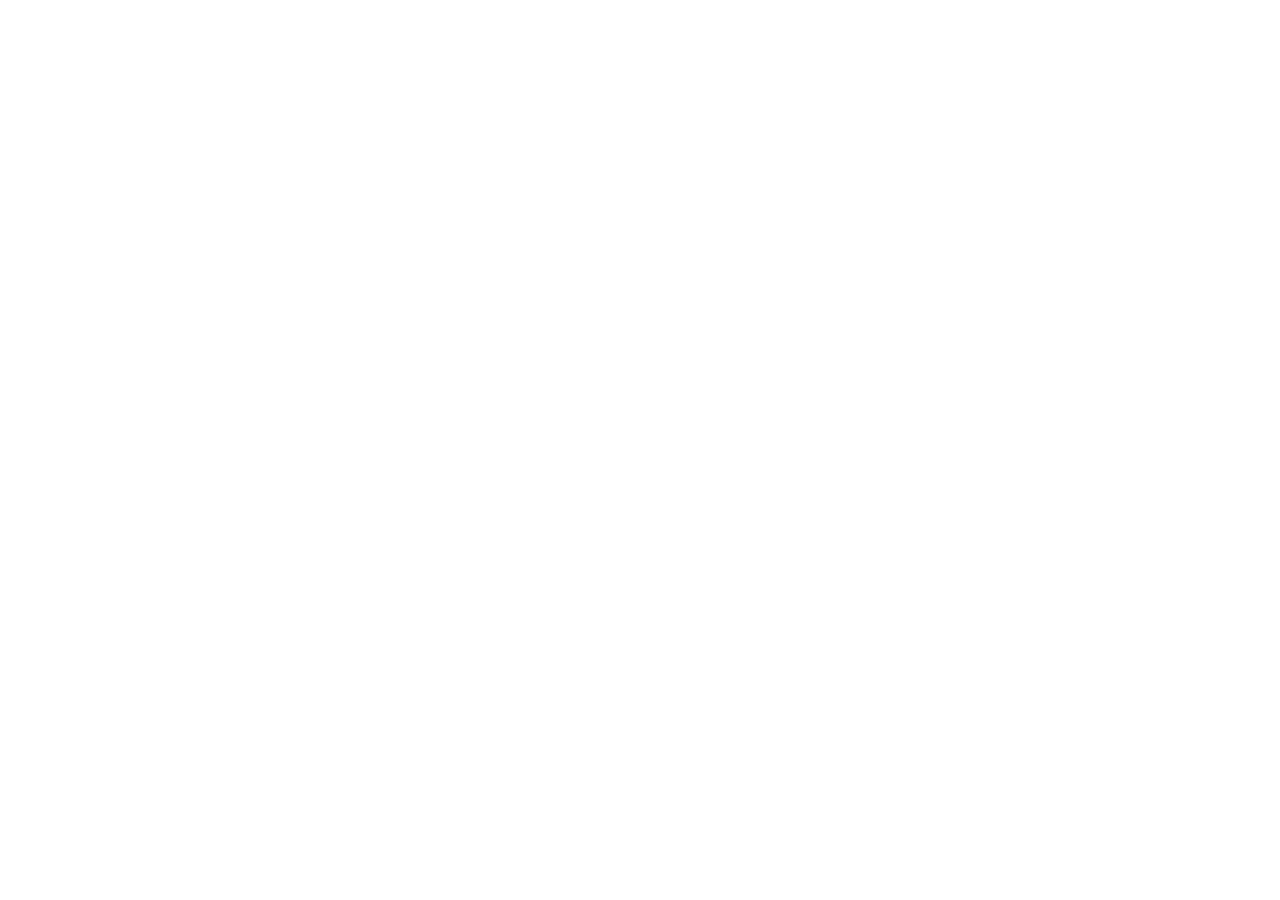
==== index.html @ aef8e8e9 "add index.html as initial commit" ====
<!DOCTYPE html>
<html lang="en">
<head>
  <meta charset="UTF-8">
  <meta name="viewport" content="width=device-width, initial-scale=1.0">
  <title>Typing speed thing </title>
</head>
<body>
  
</body>
</html>
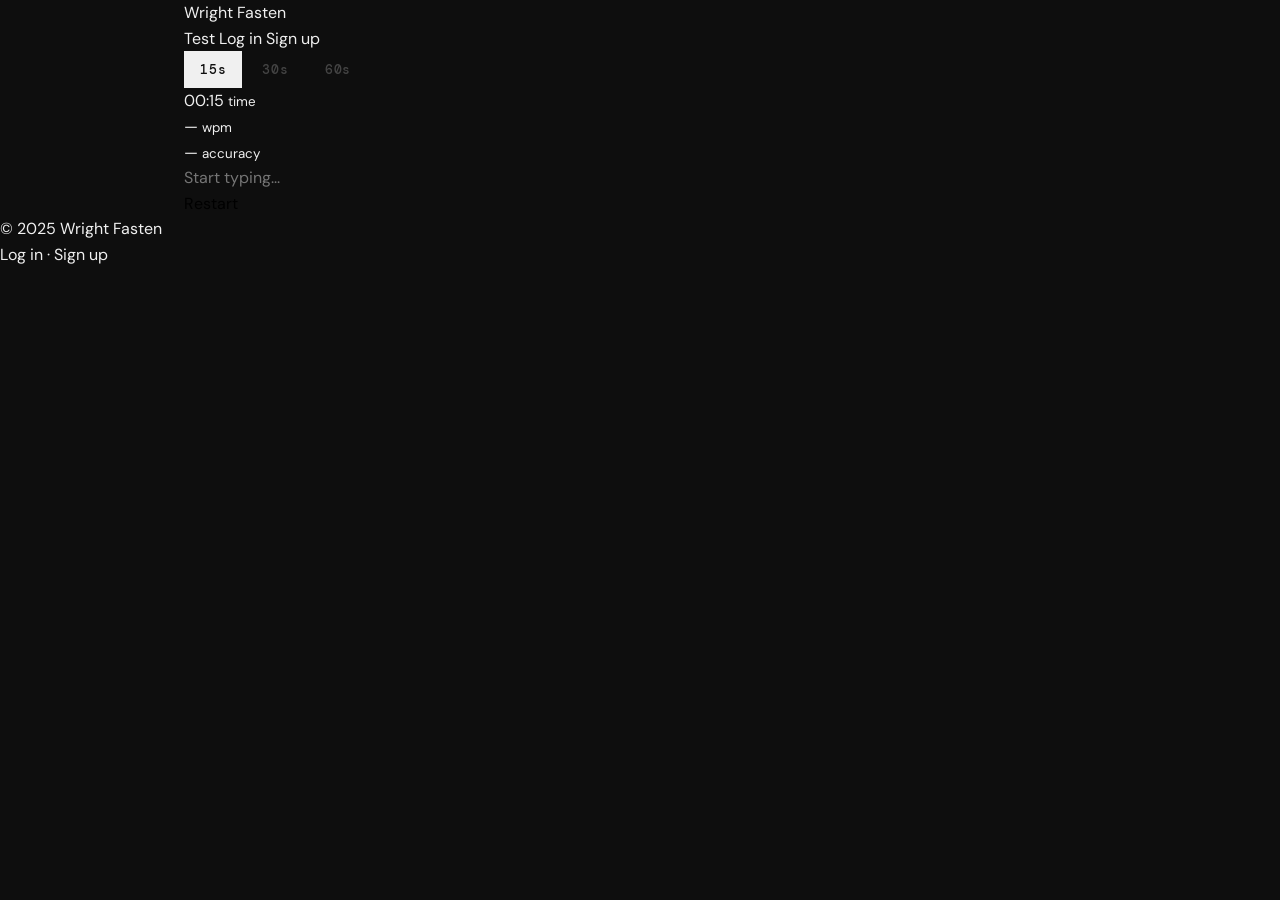
==== commit 7e86f09d: "first working prototype for this project" ====
--- a/index.html
+++ b/index.html
@@ -1,11 +1,92 @@
 <!DOCTYPE html>
 <html lang="en">
 <head>
-  <meta charset="UTF-8">
-  <meta name="viewport" content="width=device-width, initial-scale=1.0">
-  <title>Typing speed thing </title>
+  <meta charset="UTF-8" />
+  <meta name="viewport" content="width=device-width, initial-scale=1.0" />
+  <meta name="description" content="Typing speed test" />
+  <title>Wright Fasten</title>
+
+  <link rel="stylesheet" href="css/styles.css" />
 </head>
+
 <body>
-  
+
+  <header class="header">
+    <div class="container">
+      <a href="index.html" class="logo">Wright Fasten</a>
+
+      <nav>
+        <a href="index.html">Test</a>
+        <a href="login.html">Log in</a>
+        <a href="signup.html">Sign up</a>
+      </nav>
+    </div>
+  </header>
+
+  <main class="container">
+
+    <section class="test">
+
+      <div class="controls">
+        <button class="mode-selector__btn is-active" data-duration="15">15s</button>
+        <button class="mode-selector__btn" data-duration="30">30s</button>
+        <button class="mode-selector__btn" data-duration="60">60s</button>
+      </div>
+
+      <div class="stats">
+        <div>
+          <span id="timer-display">00:15</span>
+          <small>time</small>
+        </div>
+
+        <div>
+          <span id="wpm-display">—</span>
+          <small>wpm</small>
+        </div>
+
+        <div>
+          <span id="accuracy-display">—</span>
+          <small>accuracy</small>
+        </div>
+      </div>
+
+      <div class="text-box">
+        <p id="typing-display-text"></p>
+
+        <div id="result-overlay" class="result-overlay" hidden>
+          <p>Test complete</p>
+          <p class="result-overlay__wpm">— wpm</p>
+          <button onclick="document.getElementById('restart-btn').click()">
+            Try again
+          </button>
+        </div>
+      </div>
+
+      <input
+        id="typing-input"
+        type="text"
+        placeholder="Start typing..."
+        autocomplete="off"
+      />
+
+      <div class="actions">
+        <button id="restart-btn">Restart</button>
+      </div>
+
+    </section>
+
+  </main>
+
+  <footer class="footer">
+    <p>© 2025 Wright Fasten</p>
+    <p>
+      <a href="login.html">Log in</a> ·
+      <a href="signup.html">Sign up</a>
+    </p>
+  </footer>
+
+  <div id="toast-container"></div>
+
+  <script type="module" src="js/app.js"></script>
 </body>
 </html>
--- a/css/styles.css
+++ b/css/styles.css
@@ -0,0 +1,571 @@
+@import url('https://fonts.googleapis.com/css2?family=DM+Mono:wght@400;500&family=DM+Sans:wght@400;500;600&display=swap');
+
+/* Variables */
+:root {
+  --color-bg:          #0e0e0e;
+  --color-surface:     #161616;
+  --color-surface-alt: #1f1f1f;
+  --color-border:      #2a2a2a;
+  --color-border-soft: #222222;
+
+  --color-text-primary:   #f0f0f0;
+  --color-text-secondary: #888888;
+  --color-text-muted:     #444444;
+  --color-text-inverse:   #0e0e0e;
+
+  --color-accent:      #f0f0f0;
+  --color-correct:     #a8a8a8;
+  --color-error:       #6b6b6b;
+  --color-error-bg:    rgba(107, 107, 107, 0.12);
+  --color-cursor:      #f0f0f0;
+
+  --font-display: 'DM Mono', 'Courier New', monospace;
+  --font-body:    'DM Sans', Arial, sans-serif;
+  --font-mono:    'DM Mono', 'Courier New', monospace;
+
+  --text-xs:   0.70rem;
+  --text-sm:   0.825rem;
+  --text-base: 1rem;
+  --text-lg:   1.125rem;
+  --text-2xl:  1.75rem;
+  --text-3xl:  2.25rem;
+  --text-4xl:  3rem;
+
+  --font-normal:   400;
+  --font-medium:   500;
+  --font-semibold: 600;
+
+  --leading-tight:  1.2;
+  --leading-normal: 1.6;
+  --leading-loose:  1.9;
+  --letter-wide:    0.06em;
+  --letter-wider:   0.12em;
+
+  --space-1:  0.25rem;
+  --space-2:  0.5rem;
+  --space-3:  0.75rem;
+  --space-4:  1rem;
+  --space-5:  1.25rem;
+  --space-6:  1.5rem;
+  --space-8:  2rem;
+  --space-10: 2.5rem;
+  --space-12: 3rem;
+  --space-16: 4rem;
+
+  --container-md: 720px;
+  --container-lg: 960px;
+
+  --radius-sm:  4px;
+  --radius-md:  8px;
+  --radius-lg:  12px;
+
+  --border: 1px;
+
+  --shadow-md: 0 4px 16px rgba(0,0,0,0.5);
+  --shadow-lg: 0 8px 32px rgba(0,0,0,0.6);
+
+  --t-fast:   120ms ease;
+  --t-normal: 220ms ease;
+
+  --z-raised: 10;
+  --z-toast:  300;
+}
+
+/* Reset */
+*, *::before, *::after { box-sizing: border-box; margin: 0; padding: 0; }
+html { font-size: 16px; -webkit-text-size-adjust: 100%; scroll-behavior: smooth; }
+body { min-height: 100vh; line-height: 1.5; -webkit-font-smoothing: antialiased; }
+img, picture, video, canvas, svg { display: block; max-width: 100%; }
+input, button, textarea, select { font: inherit; border: none; outline: none; background: none; }
+button { cursor: pointer; }
+p, h1, h2, h3, h4, h5, h6 { overflow-wrap: break-word; }
+a { text-decoration: none; color: inherit; }
+ul, ol { list-style: none; }
+
+/* Base */
+body {
+  background-color: var(--color-bg);
+  color: var(--color-text-primary);
+  font-family: var(--font-body);
+  font-size: var(--text-base);
+  line-height: var(--leading-normal);
+}
+
+.visually-hidden {
+  position: absolute;
+  width: 1px; height: 1px;
+  padding: 0; margin: -1px;
+  overflow: hidden;
+  clip: rect(0,0,0,0);
+  white-space: nowrap;
+  border: 0;
+}
+
+/* Layout */
+.container {
+  width: 100%;
+  max-width: var(--container-lg);
+  margin-inline: auto;
+  padding-inline: var(--space-6);
+}
+
+.site-header {
+  position: sticky;
+  top: 0;
+  z-index: var(--z-raised);
+  background-color: rgba(14,14,14,0.88);
+  backdrop-filter: blur(12px);
+  -webkit-backdrop-filter: blur(12px);
+  border-bottom: var(--border) solid var(--color-border-soft);
+}
+
+.site-header .container {
+  display: flex;
+  align-items: center;
+  justify-content: space-between;
+  height: 60px;
+}
+
+.nav__links {
+  display: flex;
+  align-items: center;
+  gap: var(--space-4);
+}
+
+.site-main {
+  min-height: calc(100vh - 60px - 56px);
+  padding-block: var(--space-16);
+}
+
+.site-footer {
+  border-top: var(--border) solid var(--color-border-soft);
+  padding-block: var(--space-6);
+}
+
+.site-footer .container {
+  display: flex;
+  align-items: center;
+  justify-content: space-between;
+  flex-wrap: wrap;
+  gap: var(--space-4);
+}
+
+.auth-page {
+  min-height: 100vh;
+  display: grid;
+  place-items: center;
+  padding: var(--space-8) var(--space-6);
+  background-color: var(--color-bg);
+}
+
+.auth-card {
+  width: 100%;
+  max-width: 420px;
+  background-color: var(--color-surface);
+  border: var(--border) solid var(--color-border);
+  border-radius: var(--radius-lg);
+  padding: var(--space-10) var(--space-8);
+  box-shadow: var(--shadow-lg);
+}
+
+.auth-card__logo     { display: flex; justify-content: center; margin-block-end: var(--space-8); }
+.auth-card__title    { text-align: center; margin-block-end: var(--space-2); }
+.auth-card__subtitle { text-align: center; color: var(--color-text-secondary); font-size: var(--text-sm); margin-block-end: var(--space-8); }
+
+.test-section {
+  max-width: var(--container-md);
+  margin-inline: auto;
+}
+
+.stats-bar {
+  display: flex;
+  align-items: center;
+  justify-content: center;
+  gap: var(--space-10);
+  margin-block-end: var(--space-8);
+  flex-wrap: wrap;
+}
+
+.controls-bar {
+  display: flex;
+  align-items: center;
+  justify-content: center;
+  gap: var(--space-3);
+  flex-wrap: wrap;
+}
+
+/* Logo */
+.logo {
+  display: flex;
+  align-items: center;
+  gap: var(--space-3);
+  user-select: none;
+}
+
+.logo__symbol {
+  display: flex;
+  align-items: center;
+  justify-content: center;
+  width: 36px;
+  height: 36px;
+  flex-shrink: 0;
+}
+
+.logo__wordmark { display: flex; flex-direction: column; line-height: 1; }
+
+.logo__name {
+  font-family: var(--font-display);
+  font-size: var(--text-base);
+  font-weight: var(--font-semibold);
+  letter-spacing: var(--letter-wide);
+  color: var(--color-text-primary);
+}
+
+.logo__tagline {
+  font-family: var(--font-display);
+  font-size: var(--text-xs);
+  letter-spacing: var(--letter-wider);
+  color: var(--color-text-muted);
+  text-transform: uppercase;
+}
+
+/* Nav */
+.nav__link {
+  font-size: var(--text-sm);
+  font-weight: var(--font-medium);
+  color: var(--color-text-secondary);
+  letter-spacing: var(--letter-wide);
+  text-transform: uppercase;
+  transition: color var(--t-fast);
+  padding-block: var(--space-1);
+  position: relative;
+}
+
+.nav__link::after {
+  content: '';
+  position: absolute;
+  bottom: -2px;
+  left: 0;
+  width: 0;
+  height: 1px;
+  background: var(--color-text-primary);
+  transition: width var(--t-normal);
+}
+
+.nav__link:hover { color: var(--color-text-primary); }
+.nav__link:hover::after { width: 100%; }
+
+/* Buttons */
+.btn {
+  display: inline-flex;
+  align-items: center;
+  justify-content: center;
+  gap: var(--space-2);
+  padding: var(--space-3) var(--space-6);
+  border-radius: var(--radius-sm);
+  font-size: var(--text-sm);
+  font-weight: var(--font-medium);
+  letter-spacing: var(--letter-wide);
+  text-transform: uppercase;
+  transition: background-color var(--t-fast), color var(--t-fast), opacity var(--t-fast);
+  white-space: nowrap;
+}
+
+.btn:disabled { opacity: 0.35; cursor: not-allowed; }
+
+.btn--primary { background-color: var(--color-accent); color: var(--color-text-inverse); }
+.btn--primary:hover:not(:disabled) { background-color: #ffffff; }
+
+.btn--ghost {
+  background-color: transparent;
+  color: var(--color-text-secondary);
+  border: var(--border) solid var(--color-border);
+}
+.btn--ghost:hover:not(:disabled) { color: var(--color-text-primary); border-color: var(--color-text-muted); }
+
+.btn--full { width: 100%; }
+.btn--sm   { padding: var(--space-2) var(--space-4); font-size: var(--text-xs); }
+.btn--lg   { padding: var(--space-4) var(--space-8); font-size: var(--text-base); }
+
+/* Stat item */
+.stat-item {
+  display: flex;
+  flex-direction: column;
+  align-items: center;
+  gap: var(--space-1);
+}
+
+.stat-item__value {
+  font-family: var(--font-display);
+  font-size: var(--text-3xl);
+  font-weight: var(--font-semibold);
+  line-height: 1;
+  color: var(--color-text-primary);
+  letter-spacing: -0.02em;
+  transition: color var(--t-normal);
+}
+
+.stat-item__label {
+  font-size: var(--text-xs);
+  font-weight: var(--font-medium);
+  letter-spacing: var(--letter-wider);
+  text-transform: uppercase;
+  color: var(--color-text-muted);
+}
+
+/* Typing display */
+.typing-display {
+  background-color: var(--color-surface);
+  border: var(--border) solid var(--color-border);
+  border-radius: var(--radius-md);
+  padding: var(--space-8);
+  margin-block-end: var(--space-6);
+  min-height: 100px;
+  position: relative;
+  overflow: hidden;
+}
+
+.typing-display__text {
+  font-family: var(--font-mono);
+  font-size: var(--text-lg);
+  line-height: var(--leading-loose);
+  letter-spacing: 0.01em;
+  color: var(--color-text-muted);
+  word-break: break-word;
+  user-select: none;
+}
+
+.char { display: inline; transition: color var(--t-fast); }
+.char--correct { color: var(--color-correct); }
+.char--error   { color: var(--color-error); background-color: var(--color-error-bg); border-radius: 2px; }
+.char--active  { color: var(--color-cursor); border-bottom: 2px solid var(--color-cursor); animation: cursor-blink 1s step-end infinite; }
+
+@keyframes cursor-blink {
+  0%, 100% { border-color: var(--color-cursor); }
+  50%       { border-color: transparent; }
+}
+
+/* Typing input */
+.typing-input-wrapper { position: relative; margin-block-end: var(--space-6); }
+
+.typing-input {
+  width: 100%;
+  background-color: var(--color-surface);
+  border: var(--border) solid var(--color-border);
+  border-radius: var(--radius-md);
+  padding: var(--space-4) var(--space-5);
+  font-family: var(--font-mono);
+  font-size: var(--text-base);
+  color: var(--color-text-primary);
+  caret-color: var(--color-cursor);
+  transition: border-color var(--t-fast), box-shadow var(--t-fast);
+}
+
+.typing-input:focus    { border-color: var(--color-text-muted); box-shadow: 0 0 0 3px rgba(240,240,240,0.05); }
+.typing-input:disabled { opacity: 0.4; cursor: not-allowed; }
+.typing-input::placeholder { color: var(--color-text-muted); }
+
+/* Timer */
+.timer-display {
+  font-family: var(--font-display);
+  font-size: var(--text-4xl);
+  font-weight: var(--font-semibold);
+  color: var(--color-text-primary);
+  letter-spacing: -0.03em;
+  line-height: 1;
+  text-align: center;
+  transition: color var(--t-normal);
+}
+
+.timer-display--warning  { color: var(--color-text-secondary); }
+.timer-display--critical { color: var(--color-text-muted); animation: pulse 0.5s ease infinite alternate; }
+
+@keyframes pulse {
+  from { opacity: 1; }
+  to   { opacity: 0.4; }
+}
+
+/* Mode selector */
+.mode-selector {
+  display: flex;
+  align-items: center;
+  background-color: var(--color-surface);
+  border: var(--border) solid var(--color-border);
+  border-radius: var(--radius-sm);
+  overflow: hidden;
+}
+
+.mode-selector__btn {
+  padding: var(--space-2) var(--space-4);
+  font-family: var(--font-display);
+  font-size: var(--text-sm);
+  font-weight: var(--font-medium);
+  color: var(--color-text-muted);
+  letter-spacing: var(--letter-wide);
+  transition: all var(--t-fast);
+  cursor: pointer;
+}
+
+.mode-selector__btn:hover    { color: var(--color-text-secondary); }
+.mode-selector__btn.is-active { background-color: var(--color-accent); color: var(--color-text-inverse); }
+
+/* Forms */
+.form-group { display: flex; flex-direction: column; gap: var(--space-2); margin-block-end: var(--space-5); }
+
+.form-label {
+  font-size: var(--text-xs);
+  font-weight: var(--font-medium);
+  letter-spacing: var(--letter-wider);
+  text-transform: uppercase;
+  color: var(--color-text-secondary);
+}
+
+.form-input {
+  width: 100%;
+  background-color: var(--color-surface-alt);
+  border: var(--border) solid var(--color-border);
+  border-radius: var(--radius-sm);
+  padding: var(--space-3) var(--space-4);
+  font-size: var(--text-base);
+  color: var(--color-text-primary);
+  caret-color: var(--color-cursor);
+  transition: border-color var(--t-fast), box-shadow var(--t-fast);
+}
+
+.form-input:focus       { border-color: var(--color-text-muted); box-shadow: 0 0 0 3px rgba(240,240,240,0.05); }
+.form-input::placeholder { color: var(--color-text-muted); }
+.form-input.is-error    { border-color: #555; }
+
+.form-hint  { font-size: var(--text-xs); color: var(--color-text-muted); }
+.form-error { font-size: var(--text-xs); color: var(--color-text-secondary); }
+
+.error-message {
+  background-color: var(--color-surface-alt);
+  border: var(--border) solid var(--color-border);
+  border-radius: var(--radius-sm);
+  padding: var(--space-3) var(--space-4);
+  font-size: var(--text-sm);
+  color: var(--color-text-secondary);
+  margin-block-end: var(--space-5);
+  display: none;
+}
+.error-message.is-visible { display: block; }
+
+/* Result overlay */
+.result-overlay {
+  display: none;
+  position: absolute;
+  inset: 0;
+  background: rgba(14,14,14,0.92);
+  backdrop-filter: blur(4px);
+  border-radius: var(--radius-md);
+  flex-direction: column;
+  align-items: center;
+  justify-content: center;
+  gap: var(--space-4);
+  z-index: var(--z-raised);
+}
+.result-overlay.is-visible { display: flex; }
+
+.result-overlay__title {
+  font-family: var(--font-display);
+  font-size: var(--text-sm);
+  letter-spacing: var(--letter-wider);
+  text-transform: uppercase;
+  color: var(--color-text-muted);
+}
+
+.result-overlay__wpm {
+  font-family: var(--font-display);
+  font-size: var(--text-4xl);
+  font-weight: var(--font-semibold);
+  letter-spacing: -0.04em;
+  line-height: 1;
+}
+.result-overlay__wpm span { font-size: var(--text-lg); color: var(--color-text-muted); font-weight: var(--font-normal); }
+
+/* Footer */
+.footer-text { font-size: var(--text-xs); color: var(--color-text-muted); letter-spacing: var(--letter-wide); }
+.footer-link { color: var(--color-text-secondary); transition: color var(--t-fast); }
+.footer-link:hover { color: var(--color-text-primary); }
+
+/* Auth */
+.auth-switch {
+  text-align: center;
+  font-size: var(--text-sm);
+  color: var(--color-text-muted);
+  margin-block-start: var(--space-6);
+}
+.auth-switch a { color: var(--color-text-secondary); transition: color var(--t-fast); border-bottom: 1px solid transparent; }
+.auth-switch a:hover { color: var(--color-text-primary); border-bottom-color: var(--color-text-muted); }
+
+/* Page title */
+.page-title {
+  font-family: var(--font-display);
+  font-size: var(--text-2xl);
+  font-weight: var(--font-semibold);
+  letter-spacing: -0.02em;
+  color: var(--color-text-primary);
+  line-height: var(--leading-tight);
+}
+
+/* Toast */
+.toast-container {
+  position: fixed;
+  bottom: var(--space-6);
+  right: var(--space-6);
+  display: flex;
+  flex-direction: column;
+  gap: var(--space-3);
+  z-index: var(--z-toast);
+  pointer-events: none;
+}
+
+.toast {
+  background-color: var(--color-surface-alt);
+  border: var(--border) solid var(--color-border);
+  border-radius: var(--radius-sm);
+  padding: var(--space-3) var(--space-5);
+  font-size: var(--text-sm);
+  color: var(--color-text-secondary);
+  box-shadow: var(--shadow-md);
+  animation: toast-in var(--t-normal) ease forwards;
+  pointer-events: auto;
+}
+
+@keyframes toast-in {
+  from { opacity: 0; transform: translateY(8px); }
+  to   { opacity: 1; transform: translateY(0); }
+}
+
+/* Keyboard hint */
+.kbd {
+  display: inline-flex;
+  align-items: center;
+  background-color: var(--color-surface-alt);
+  border: var(--border) solid var(--color-border);
+  border-radius: var(--radius-sm);
+  padding: 0 var(--space-2);
+  font-family: var(--font-mono);
+  font-size: var(--text-xs);
+  color: var(--color-text-muted);
+  line-height: 1.6;
+}
+
+.hint-text {
+  font-size: var(--text-xs);
+  color: var(--color-text-muted);
+  display: flex;
+  align-items: center;
+  gap: var(--space-2);
+  justify-content: center;
+}
+
+/* Responsive */
+@media (max-width: 600px) {
+  .container    { padding-inline: var(--space-4); }
+  .site-main    { padding-block: var(--space-10); }
+  .stats-bar    { gap: var(--space-6); }
+  .nav__links   { gap: var(--space-3); }
+  .auth-card    { padding: var(--space-8) var(--space-5); }
+}
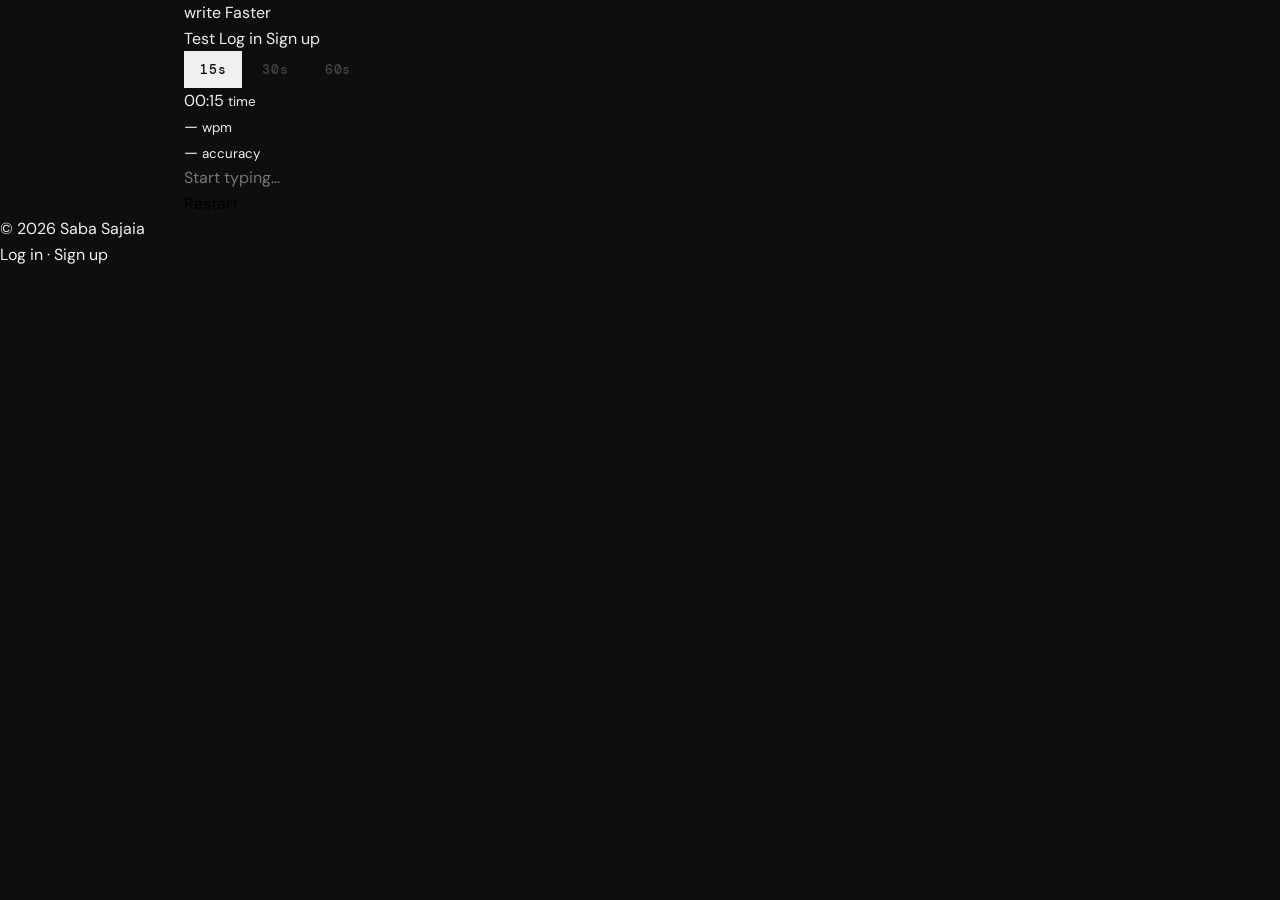
==== commit 37302382: "fix typo" ====
--- a/index.html
+++ b/index.html
@@ -4,7 +4,7 @@
   <meta charset="UTF-8" />
   <meta name="viewport" content="width=device-width, initial-scale=1.0" />
   <meta name="description" content="Typing speed test" />
-  <title>Wright Fasten</title>
+  <title>write Faster</title>
 
   <link rel="stylesheet" href="css/styles.css" />
 </head>
@@ -13,7 +13,7 @@
 
   <header class="header">
     <div class="container">
-      <a href="index.html" class="logo">Wright Fasten</a>
+      <a href="index.html" class="logo">write Faster</a>
 
       <nav>
         <a href="index.html">Test</a>
@@ -78,7 +78,7 @@
   </main>
 
   <footer class="footer">
-    <p>© 2025 Wright Fasten</p>
+    <p>© 2026 Saba Sajaia</p>
     <p>
       <a href="login.html">Log in</a> ·
       <a href="signup.html">Sign up</a>
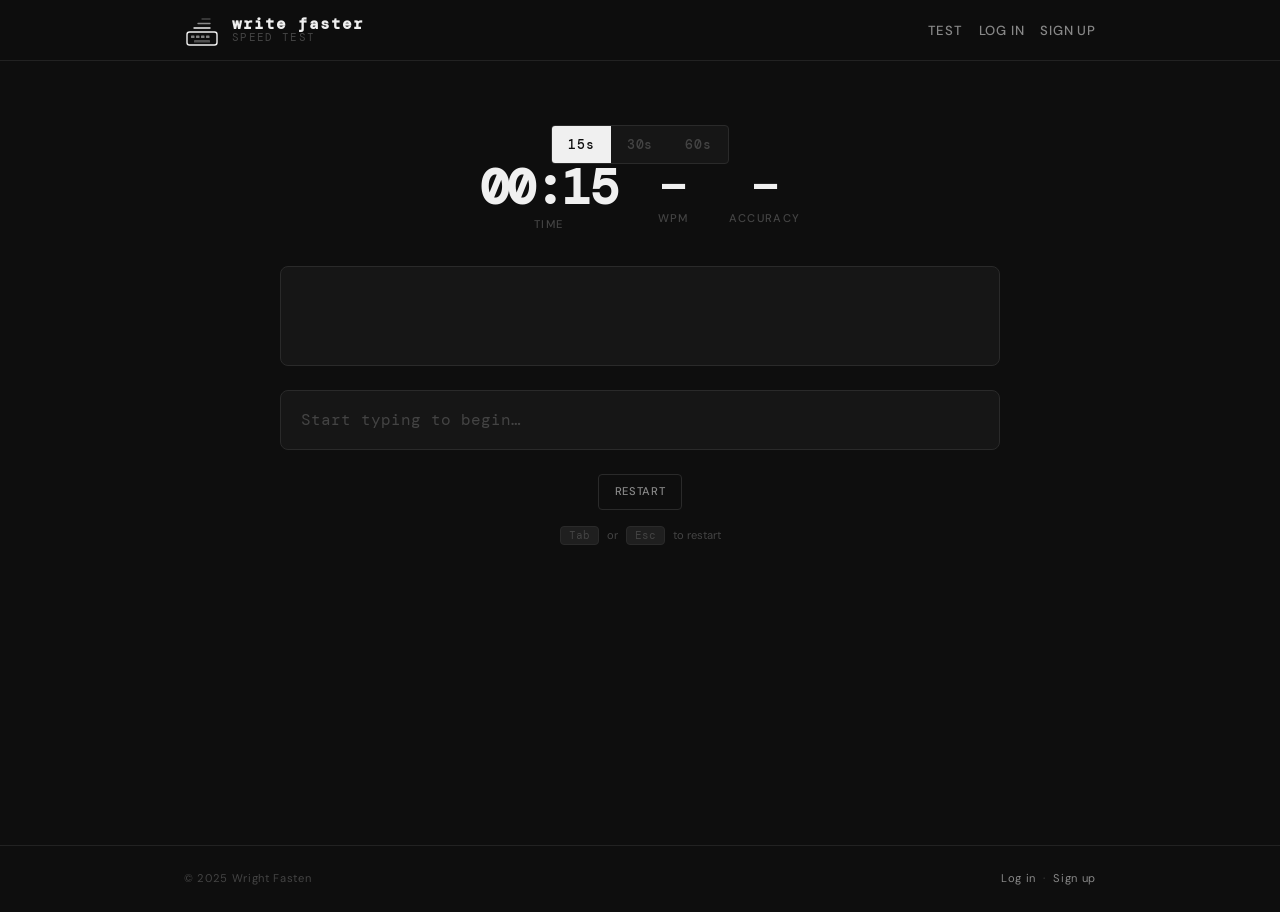
==== commit b56a9492: "write everything except JS" ====
--- a/index.html
+++ b/index.html
@@ -3,90 +3,113 @@
 <head>
   <meta charset="UTF-8" />
   <meta name="viewport" content="width=device-width, initial-scale=1.0" />
-  <meta name="description" content="Typing speed test" />
-  <title>write Faster</title>
-
+  <meta name="description" content="Wright Fasten — Minimalist typing speed test. Measure WPM and accuracy." />
+  <title>write faster</title>
+  <link rel="icon" href="assets/favicon.svg" type="image/svg+xml" />
   <link rel="stylesheet" href="css/styles.css" />
 </head>
 
-<body>
+<body data-page="home">
 
-  <header class="header">
+  <header class="site-header" role="banner">
     <div class="container">
-      <a href="index.html" class="logo">write Faster</a>
+      <a href="index.html" class="logo" aria-label="Wright Fasten — Home">
+        <div class="logo__symbol" aria-hidden="true">
+     <img src="assets/logo.svg" alt="Wright Fasten logo" class="logo" />
+        </div>
+        <div class="logo__wordmark">
+          <span class="logo__name">write faster</span>
+          <span class="logo__tagline">Speed Test</span>
+        </div>
+      </a>
 
-      <nav>
-        <a href="index.html">Test</a>
-        <a href="login.html">Log in</a>
-        <a href="signup.html">Sign up</a>
+      <nav aria-label="Main navigation">
+        <ul class="nav__links" role="list">
+          <li><a href="index.html" class="nav__link" aria-current="page">Test</a></li>
+          <li><a href="login.html" class="nav__link">Log in</a></li>
+          <li><a href="signup.html" class="nav__link">Sign up</a></li>
+        </ul>
       </nav>
     </div>
   </header>
 
-  <main class="container">
+  <main class="site-main" id="main-content">
+    <div class="container">
+      <section class="test-section" aria-labelledby="test-heading">
+        <h1 id="test-heading" class="visually-hidden">Typing Speed Test</h1>
 
-    <section class="test">
-
-      <div class="controls">
-        <button class="mode-selector__btn is-active" data-duration="15">15s</button>
-        <button class="mode-selector__btn" data-duration="30">30s</button>
-        <button class="mode-selector__btn" data-duration="60">60s</button>
-      </div>
-
-      <div class="stats">
-        <div>
-          <span id="timer-display">00:15</span>
-          <small>time</small>
+        <div class="controls-bar" role="group" aria-label="Test duration">
+          <div class="mode-selector" role="radiogroup" aria-label="Duration">
+            <button class="mode-selector__btn is-active" data-duration="15" role="radio" aria-checked="true"  aria-label="15 seconds">15s</button>
+            <button class="mode-selector__btn"data-duration="30" role="radio" aria-checked="false" aria-label="30 seconds">30s</button>
+            <button class="mode-selector__btn"           data-duration="60" role="radio" aria-checked="false" aria-label="60 seconds">60s</button>
+          </div>
         </div>
 
-        <div>
-          <span id="wpm-display">—</span>
-          <small>wpm</small>
+        <div class="stats-bar" role="status" aria-live="polite" aria-label="Live stats">
+          <div class="stat-item stat-item--highlight">
+            <output id="timer-display" class="timer-display" aria-label="Time remaining">00:15</output>
+            <span class="stat-item__label">time</span>
+          </div>
+          <div class="stat-item">
+            <output id="wpm-display" class="stat-item__value" aria-label="Words per minute">—</output>
+            <span class="stat-item__label">wpm</span>
+          </div>
+          <div class="stat-item">
+            <output id="accuracy-display" class="stat-item__value" aria-label="Accuracy">—</output>
+            <span class="stat-item__label">accuracy</span>
+          </div>
         </div>
 
-        <div>
-          <span id="accuracy-display">—</span>
-          <small>accuracy</small>
+        <div class="typing-display" role="region" aria-label="Text to type">
+          <p id="typing-display-text" class="typing-display__text" aria-hidden="true"></p>
+
+          <div id="result-overlay" class="result-overlay" role="dialog" aria-modal="true" aria-label="Test results" aria-hidden="true">
+            <p class="result-overlay__title">Test complete</p>
+            <p class="result-overlay__wpm">— <span>wpm</span></p>
+            <button class="btn btn--ghost btn--sm" onclick="document.getElementById('restart-btn').click()">Try again</button>
+          </div>
         </div>
-      </div>
 
-      <div class="text-box">
-        <p id="typing-display-text"></p>
+        <div class="typing-input-wrapper">
+          <label for="typing-input" class="visually-hidden">Type the text shown above</label>
+          <input
+            type="text"
+            id="typing-input"
+            class="typing-input"
+            placeholder="Start typing to begin…"
+            autocomplete="off"
+            autocorrect="off"
+            autocapitalize="off"
+            spellcheck="false"
+            aria-describedby="typing-hint"
+          />
+        </div>
 
-        <div id="result-overlay" class="result-overlay" hidden>
-          <p>Test complete</p>
-          <p class="result-overlay__wpm">— wpm</p>
-          <button onclick="document.getElementById('restart-btn').click()">
-            Try again
-          </button>
+        <div class="controls-bar">
+          <button id="restart-btn" class="btn btn--ghost btn--sm" aria-label="Restart test">Restart</button>
         </div>
-      </div>
 
-      <input
-        id="typing-input"
-        type="text"
-        placeholder="Start typing..."
-        autocomplete="off"
-      />
-
-      <div class="actions">
-        <button id="restart-btn">Restart</button>
-      </div>
-
-    </section>
-
+        <p class="hint-text" id="typing-hint" style="margin-top: 1rem;">
+          <kbd class="kbd">Tab</kbd> or <kbd class="kbd">Esc</kbd> to restart
+        </p>
+      </section>
+    </div>
   </main>
 
-  <footer class="footer">
-    <p>© 2026 Saba Sajaia</p>
-    <p>
-      <a href="login.html">Log in</a> ·
-      <a href="signup.html">Sign up</a>
-    </p>
+  <footer class="site-footer" role="contentinfo">
+    <div class="container">
+      <p class="footer-text">© 2025 Wright Fasten</p>
+      <p class="footer-text">
+        <a href="login.html"  class="footer-link">Log in</a>
+        &nbsp;·&nbsp;
+        <a href="signup.html" class="footer-link">Sign up</a>
+      </p>
+    </div>
   </footer>
 
-  <div id="toast-container"></div>
+  <div id="toast-container" class="toast-container" aria-live="polite" aria-atomic="true"></div>
 
   <script type="module" src="js/app.js"></script>
 </body>
-</html>+</html>
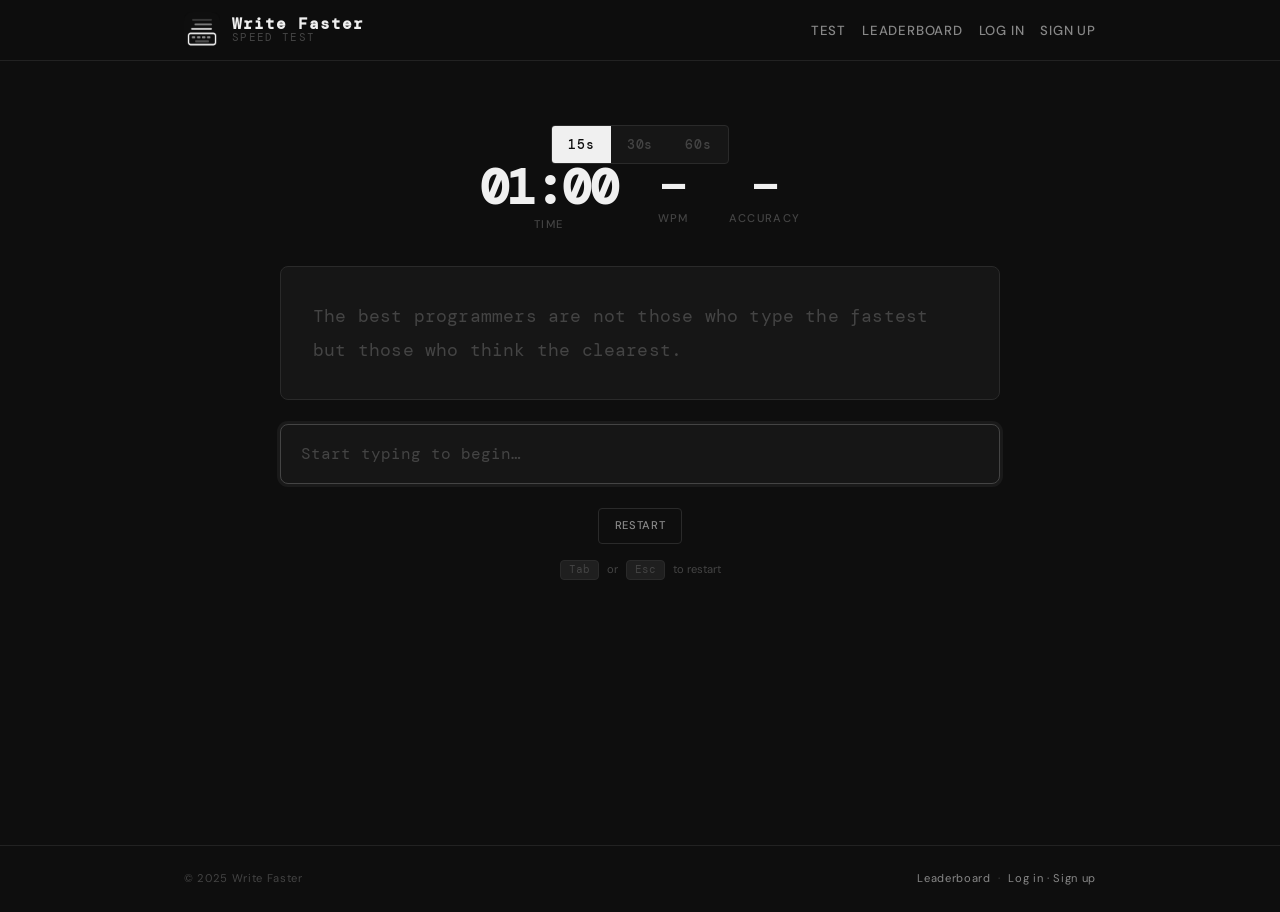
==== commit bf4bd97c: "add first working demo" ====
--- a/index.html
+++ b/index.html
@@ -3,9 +3,11 @@
 <head>
   <meta charset="UTF-8" />
   <meta name="viewport" content="width=device-width, initial-scale=1.0" />
-  <meta name="description" content="Wright Fasten — Minimalist typing speed test. Measure WPM and accuracy." />
-  <title>write faster</title>
+  <meta name="description" content="Write Faster — Minimalist typing speed test. Measure WPM and accuracy." />
+  <title>Write Faster — Typing Speed Test</title>
+  <link rel="icon" href="assets/favicon.ico" sizes="any" />
   <link rel="icon" href="assets/favicon.svg" type="image/svg+xml" />
+  <link rel="apple-touch-icon" href="assets/apple-touch-icon.png" />
   <link rel="stylesheet" href="css/styles.css" />
 </head>
 
@@ -13,21 +15,28 @@
 
   <header class="site-header" role="banner">
     <div class="container">
-      <a href="index.html" class="logo" aria-label="Wright Fasten — Home">
+      <a href="index.html" class="logo" aria-label="Write Faster — Home">
         <div class="logo__symbol" aria-hidden="true">
-     <img src="assets/logo.svg" alt="Wright Fasten logo" class="logo" />
+          <img src="./assets/favicon-192.png" alt="icon">
         </div>
         <div class="logo__wordmark">
-          <span class="logo__name">write faster</span>
+          <span class="logo__name">Write Faster</span>
           <span class="logo__tagline">Speed Test</span>
         </div>
       </a>
 
       <nav aria-label="Main navigation">
         <ul class="nav__links" role="list">
-          <li><a href="index.html" class="nav__link" aria-current="page">Test</a></li>
-          <li><a href="login.html" class="nav__link">Log in</a></li>
-          <li><a href="signup.html" class="nav__link">Sign up</a></li>
+          <li><a href="index.html"       class="nav__link" aria-current="page">Test</a></li>
+          <li><a href="leaderboard.html" class="nav__link">Leaderboard</a></li>
+          <li data-auth="guest"><a href="login.html"  class="nav__link">Log in</a></li>
+          <li data-auth="guest"><a href="signup.html" class="nav__link">Sign up</a></li>
+          <li data-auth="user" hidden>
+            <span id="nav-username" class="nav__link nav__username"></span>
+          </li>
+          <li data-auth="user" hidden>
+            <a href="api/auth/logout.php" class="nav__link">Log out</a>
+          </li>
         </ul>
       </nav>
     </div>
@@ -41,7 +50,7 @@
         <div class="controls-bar" role="group" aria-label="Test duration">
           <div class="mode-selector" role="radiogroup" aria-label="Duration">
             <button class="mode-selector__btn is-active" data-duration="15" role="radio" aria-checked="true"  aria-label="15 seconds">15s</button>
-            <button class="mode-selector__btn"data-duration="30" role="radio" aria-checked="false" aria-label="30 seconds">30s</button>
+            <button class="mode-selector__btn"           data-duration="30" role="radio" aria-checked="false" aria-label="30 seconds">30s</button>
             <button class="mode-selector__btn"           data-duration="60" role="radio" aria-checked="false" aria-label="60 seconds">60s</button>
           </div>
         </div>
@@ -67,7 +76,10 @@
           <div id="result-overlay" class="result-overlay" role="dialog" aria-modal="true" aria-label="Test results" aria-hidden="true">
             <p class="result-overlay__title">Test complete</p>
             <p class="result-overlay__wpm">— <span>wpm</span></p>
-            <button class="btn btn--ghost btn--sm" onclick="document.getElementById('restart-btn').click()">Try again</button>
+            <div class="result-overlay__actions">
+              <button class="btn btn--ghost btn--sm" onclick="document.getElementById('restart-btn').click()">Try again</button>
+              <a href="leaderboard.html" class="btn btn--ghost btn--sm">Leaderboard</a>
+            </div>
           </div>
         </div>
 
@@ -99,11 +111,12 @@
 
   <footer class="site-footer" role="contentinfo">
     <div class="container">
-      <p class="footer-text">© 2025 Wright Fasten</p>
+      <p class="footer-text">© 2025 Write Faster</p>
       <p class="footer-text">
-        <a href="login.html"  class="footer-link">Log in</a>
+        <a href="leaderboard.html" class="footer-link">Leaderboard</a>
         &nbsp;·&nbsp;
-        <a href="signup.html" class="footer-link">Sign up</a>
+        <a href="login.html"  class="footer-link" data-auth="guest">Log in</a>
+        <a href="signup.html" class="footer-link" data-auth="guest"> · Sign up</a>
       </p>
     </div>
   </footer>
--- a/css/styles.css
+++ b/css/styles.css
@@ -71,7 +71,6 @@
   --z-toast:  300;
 }
 
-/* Reset */
 *, *::before, *::after { box-sizing: border-box; margin: 0; padding: 0; }
 html { font-size: 16px; -webkit-text-size-adjust: 100%; scroll-behavior: smooth; }
 body { min-height: 100vh; line-height: 1.5; -webkit-font-smoothing: antialiased; }
@@ -82,7 +81,6 @@
 a { text-decoration: none; color: inherit; }
 ul, ol { list-style: none; }
 
-/* Base */
 body {
   background-color: var(--color-bg);
   color: var(--color-text-primary);
@@ -101,7 +99,6 @@
   border: 0;
 }
 
-/* Layout */
 .container {
   width: 100%;
   max-width: var(--container-lg);
@@ -194,7 +191,6 @@
   flex-wrap: wrap;
 }
 
-/* Logo */
 .logo {
   display: flex;
   align-items: center;
@@ -229,7 +225,6 @@
   text-transform: uppercase;
 }
 
-/* Nav */
 .nav__link {
   font-size: var(--text-sm);
   font-weight: var(--font-medium);
@@ -255,7 +250,6 @@
 .nav__link:hover { color: var(--color-text-primary); }
 .nav__link:hover::after { width: 100%; }
 
-/* Buttons */
 .btn {
   display: inline-flex;
   align-items: center;
@@ -287,7 +281,6 @@
 .btn--sm   { padding: var(--space-2) var(--space-4); font-size: var(--text-xs); }
 .btn--lg   { padding: var(--space-4) var(--space-8); font-size: var(--text-base); }
 
-/* Stat item */
 .stat-item {
   display: flex;
   flex-direction: column;
@@ -313,7 +306,6 @@
   color: var(--color-text-muted);
 }
 
-/* Typing display */
 .typing-display {
   background-color: var(--color-surface);
   border: var(--border) solid var(--color-border);
@@ -345,7 +337,6 @@
   50%       { border-color: transparent; }
 }
 
-/* Typing input */
 .typing-input-wrapper { position: relative; margin-block-end: var(--space-6); }
 
 .typing-input {
@@ -365,7 +356,6 @@
 .typing-input:disabled { opacity: 0.4; cursor: not-allowed; }
 .typing-input::placeholder { color: var(--color-text-muted); }
 
-/* Timer */
 .timer-display {
   font-family: var(--font-display);
   font-size: var(--text-4xl);
@@ -385,7 +375,6 @@
   to   { opacity: 0.4; }
 }
 
-/* Mode selector */
 .mode-selector {
   display: flex;
   align-items: center;
@@ -409,7 +398,6 @@
 .mode-selector__btn:hover    { color: var(--color-text-secondary); }
 .mode-selector__btn.is-active { background-color: var(--color-accent); color: var(--color-text-inverse); }
 
-/* Forms */
 .form-group { display: flex; flex-direction: column; gap: var(--space-2); margin-block-end: var(--space-5); }
 
 .form-label {
@@ -451,7 +439,6 @@
 }
 .error-message.is-visible { display: block; }
 
-/* Result overlay */
 .result-overlay {
   display: none;
   position: absolute;
@@ -484,12 +471,10 @@
 }
 .result-overlay__wpm span { font-size: var(--text-lg); color: var(--color-text-muted); font-weight: var(--font-normal); }
 
-/* Footer */
 .footer-text { font-size: var(--text-xs); color: var(--color-text-muted); letter-spacing: var(--letter-wide); }
 .footer-link { color: var(--color-text-secondary); transition: color var(--t-fast); }
 .footer-link:hover { color: var(--color-text-primary); }
 
-/* Auth */
 .auth-switch {
   text-align: center;
   font-size: var(--text-sm);
@@ -499,7 +484,6 @@
 .auth-switch a { color: var(--color-text-secondary); transition: color var(--t-fast); border-bottom: 1px solid transparent; }
 .auth-switch a:hover { color: var(--color-text-primary); border-bottom-color: var(--color-text-muted); }
 
-/* Page title */
 .page-title {
   font-family: var(--font-display);
   font-size: var(--text-2xl);
@@ -509,7 +493,6 @@
   line-height: var(--leading-tight);
 }
 
-/* Toast */
 .toast-container {
   position: fixed;
   bottom: var(--space-6);
@@ -538,7 +521,6 @@
   to   { opacity: 1; transform: translateY(0); }
 }
 
-/* Keyboard hint */
 .kbd {
   display: inline-flex;
   align-items: center;
@@ -561,7 +543,6 @@
   justify-content: center;
 }
 
-/* Responsive */
 @media (max-width: 600px) {
   .container    { padding-inline: var(--space-4); }
   .site-main    { padding-block: var(--space-10); }
@@ -569,3 +550,74 @@
   .nav__links   { gap: var(--space-3); }
   .auth-card    { padding: var(--space-8) var(--space-5); }
 }
+
+.lb-table-wrapper {
+  position: relative;
+  min-height: 120px;
+}
+
+.lb-table {
+  width: 100%;
+  border-collapse: collapse;
+  font-size: var(--text-sm);
+}
+
+.lb-table thead th {
+  font-family: var(--font-display);
+  font-size: var(--text-xs);
+  font-weight: var(--font-medium);
+  letter-spacing: var(--letter-wider);
+  text-transform: uppercase;
+  color: var(--color-text-muted);
+  padding: var(--space-3) var(--space-4);
+  text-align: left;
+  border-bottom: var(--border) solid var(--color-border);
+}
+
+.lb-table tbody tr {
+  border-bottom: var(--border) solid var(--color-border-soft);
+  transition: background-color var(--t-fast);
+}
+
+.lb-table tbody tr:hover {
+  background-color: var(--color-surface);
+}
+
+.lb-table td {
+  padding: var(--space-3) var(--space-4);
+  color: var(--color-text-secondary);
+}
+
+.lb-rank {
+  color: var(--color-text-muted);
+  font-family: var(--font-display);
+  width: 40px;
+}
+
+.lb-wpm {
+  font-family: var(--font-display);
+  font-size: var(--text-base);
+  color: var(--color-text-primary);
+}
+
+.lb-state-msg {
+  text-align: center;
+  padding: var(--space-12);
+  color: var(--color-text-muted);
+  font-size: var(--text-sm);
+}
+
+.hidden { display: none; }
+
+.nav__username {
+  color: var(--color-text-secondary);
+  font-size: var(--text-sm);
+  cursor: default;
+}
+
+.result-overlay__actions {
+  display: flex;
+  gap: var(--space-3);
+  flex-wrap: wrap;
+  justify-content: center;
+}
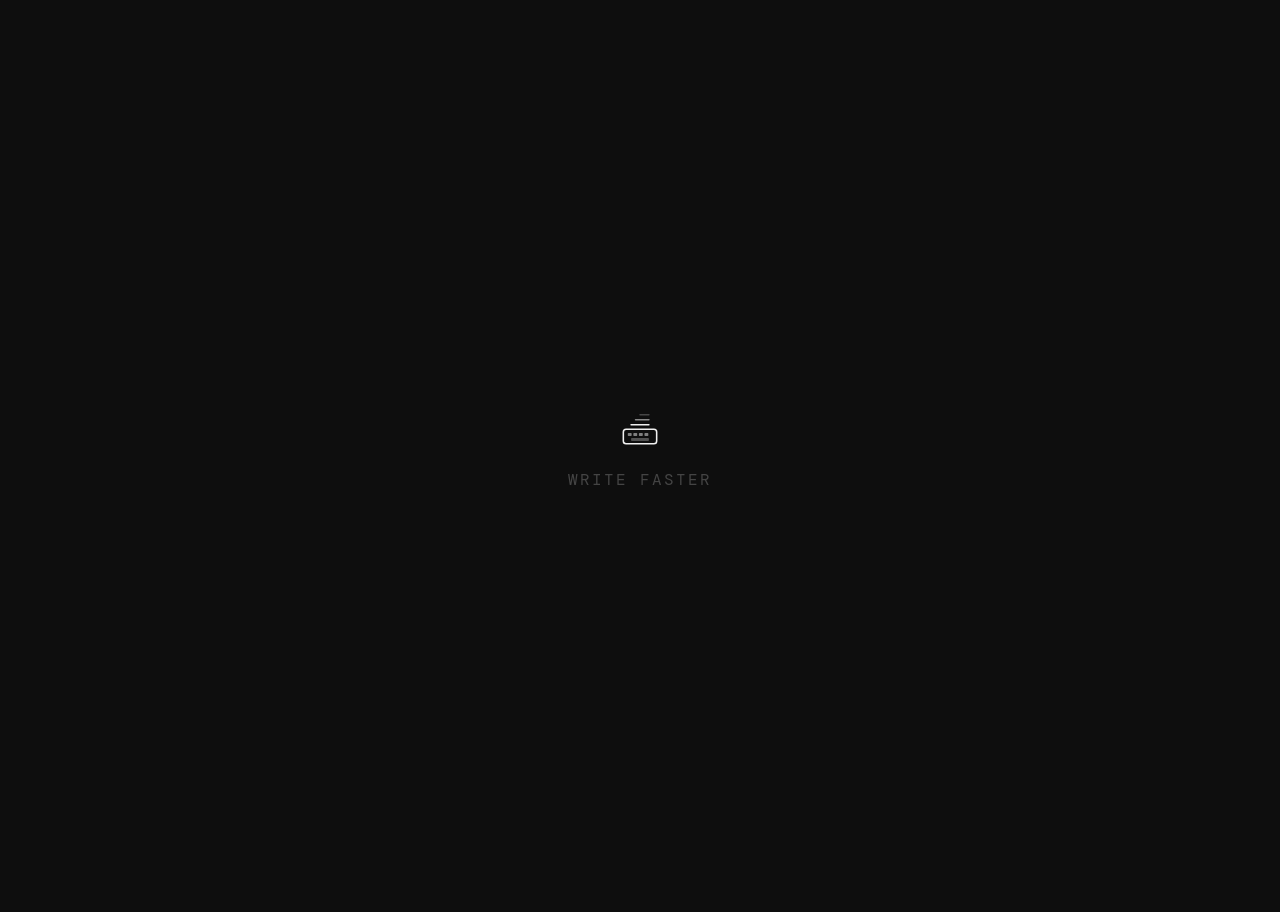
==== commit a628c45c: "add loader to project" ====
--- a/index.html
+++ b/index.html
@@ -13,11 +13,28 @@
 
 <body data-page="home">
 
+  <div id="loader" class="loader" aria-hidden="true">
+    <div class="loader__inner">
+      <svg class="loader__icon" width="40" height="40" viewBox="0 0 36 36" fill="none" xmlns="http://www.w3.org/2000/svg">
+        <rect x="3" y="20" width="30" height="13" rx="2.5" stroke="#f0f0f0" stroke-width="1.4" fill="none"/>
+        <line x1="10" y1="16" x2="26" y2="16" stroke="#f0f0f0" stroke-width="1.4" stroke-linecap="round"/>
+        <line x1="14" y1="11.5" x2="26" y2="11.5" stroke="#f0f0f0" stroke-width="1.4" stroke-linecap="round" opacity="0.55"/>
+        <line x1="18" y1="7" x2="26" y2="7" stroke="#f0f0f0" stroke-width="1.4" stroke-linecap="round" opacity="0.25"/>
+        <rect x="7"  y="23.5" width="3.5" height="2.5" rx="0.6" fill="#f0f0f0" opacity="0.5"/>
+        <rect x="12" y="23.5" width="3.5" height="2.5" rx="0.6" fill="#f0f0f0" opacity="0.5"/>
+        <rect x="17" y="23.5" width="3.5" height="2.5" rx="0.6" fill="#f0f0f0" opacity="0.5"/>
+        <rect x="22" y="23.5" width="3.5" height="2.5" rx="0.6" fill="#f0f0f0" opacity="0.5"/>
+        <rect x="10" y="28" width="16" height="2.5" rx="0.6" fill="#f0f0f0" opacity="0.3"/>
+      </svg>
+      <span class="loader__name">Write Faster</span>
+    </div>
+  </div>
+
   <header class="site-header" role="banner">
     <div class="container">
       <a href="index.html" class="logo" aria-label="Write Faster — Home">
         <div class="logo__symbol" aria-hidden="true">
-          <img src="./assets/favicon-192.png" alt="icon">
+          <img src="./assets/favicon-192.png" alt="Keyboard logo">
         </div>
         <div class="logo__wordmark">
           <span class="logo__name">Write Faster</span>
@@ -125,4 +142,4 @@
 
   <script type="module" src="js/app.js"></script>
 </body>
-</html>
+</html>
--- a/css/styles.css
+++ b/css/styles.css
@@ -14,9 +14,9 @@
   --color-text-inverse:   #0e0e0e;
 
   --color-accent:      #f0f0f0;
-  --color-correct:     #a8a8a8;
-  --color-error:       #6b6b6b;
-  --color-error-bg:    rgba(107, 107, 107, 0.12);
+  --color-correct:     #4ade80;
+  --color-error:       #f87171;
+  --color-error-bg:    rgba(248, 113, 113, 0.10);
   --color-cursor:      #f0f0f0;
 
   --font-display: 'DM Mono', 'Courier New', monospace;
@@ -71,6 +71,7 @@
   --z-toast:  300;
 }
 
+/* Reset */
 *, *::before, *::after { box-sizing: border-box; margin: 0; padding: 0; }
 html { font-size: 16px; -webkit-text-size-adjust: 100%; scroll-behavior: smooth; }
 body { min-height: 100vh; line-height: 1.5; -webkit-font-smoothing: antialiased; }
@@ -81,6 +82,7 @@
 a { text-decoration: none; color: inherit; }
 ul, ol { list-style: none; }
 
+/* Base */
 body {
   background-color: var(--color-bg);
   color: var(--color-text-primary);
@@ -99,6 +101,7 @@
   border: 0;
 }
 
+/* Layout */
 .container {
   width: 100%;
   max-width: var(--container-lg);
@@ -191,6 +194,7 @@
   flex-wrap: wrap;
 }
 
+/* Logo */
 .logo {
   display: flex;
   align-items: center;
@@ -225,6 +229,7 @@
   text-transform: uppercase;
 }
 
+/* Nav */
 .nav__link {
   font-size: var(--text-sm);
   font-weight: var(--font-medium);
@@ -250,6 +255,7 @@
 .nav__link:hover { color: var(--color-text-primary); }
 .nav__link:hover::after { width: 100%; }
 
+/* Buttons */
 .btn {
   display: inline-flex;
   align-items: center;
@@ -281,6 +287,7 @@
 .btn--sm   { padding: var(--space-2) var(--space-4); font-size: var(--text-xs); }
 .btn--lg   { padding: var(--space-4) var(--space-8); font-size: var(--text-base); }
 
+/* Stat item */
 .stat-item {
   display: flex;
   flex-direction: column;
@@ -306,6 +313,7 @@
   color: var(--color-text-muted);
 }
 
+/* Typing display */
 .typing-display {
   background-color: var(--color-surface);
   border: var(--border) solid var(--color-border);
@@ -328,6 +336,7 @@
 }
 
 .char { display: inline; transition: color var(--t-fast); }
+.char--space   { color: var(--color-text-muted); opacity: 0.4; }
 .char--correct { color: var(--color-correct); }
 .char--error   { color: var(--color-error); background-color: var(--color-error-bg); border-radius: 2px; }
 .char--active  { color: var(--color-cursor); border-bottom: 2px solid var(--color-cursor); animation: cursor-blink 1s step-end infinite; }
@@ -337,6 +346,7 @@
   50%       { border-color: transparent; }
 }
 
+/* Typing input */
 .typing-input-wrapper { position: relative; margin-block-end: var(--space-6); }
 
 .typing-input {
@@ -356,6 +366,7 @@
 .typing-input:disabled { opacity: 0.4; cursor: not-allowed; }
 .typing-input::placeholder { color: var(--color-text-muted); }
 
+/* Timer */
 .timer-display {
   font-family: var(--font-display);
   font-size: var(--text-4xl);
@@ -375,6 +386,7 @@
   to   { opacity: 0.4; }
 }
 
+/* Mode selector */
 .mode-selector {
   display: flex;
   align-items: center;
@@ -398,6 +410,7 @@
 .mode-selector__btn:hover    { color: var(--color-text-secondary); }
 .mode-selector__btn.is-active { background-color: var(--color-accent); color: var(--color-text-inverse); }
 
+/* Forms */
 .form-group { display: flex; flex-direction: column; gap: var(--space-2); margin-block-end: var(--space-5); }
 
 .form-label {
@@ -439,6 +452,7 @@
 }
 .error-message.is-visible { display: block; }
 
+/* Result overlay */
 .result-overlay {
   display: none;
   position: absolute;
@@ -471,10 +485,12 @@
 }
 .result-overlay__wpm span { font-size: var(--text-lg); color: var(--color-text-muted); font-weight: var(--font-normal); }
 
+/* Footer */
 .footer-text { font-size: var(--text-xs); color: var(--color-text-muted); letter-spacing: var(--letter-wide); }
 .footer-link { color: var(--color-text-secondary); transition: color var(--t-fast); }
 .footer-link:hover { color: var(--color-text-primary); }
 
+/* Auth */
 .auth-switch {
   text-align: center;
   font-size: var(--text-sm);
@@ -484,6 +500,7 @@
 .auth-switch a { color: var(--color-text-secondary); transition: color var(--t-fast); border-bottom: 1px solid transparent; }
 .auth-switch a:hover { color: var(--color-text-primary); border-bottom-color: var(--color-text-muted); }
 
+/* Page title */
 .page-title {
   font-family: var(--font-display);
   font-size: var(--text-2xl);
@@ -493,6 +510,7 @@
   line-height: var(--leading-tight);
 }
 
+/* Toast */
 .toast-container {
   position: fixed;
   bottom: var(--space-6);
@@ -521,6 +539,7 @@
   to   { opacity: 1; transform: translateY(0); }
 }
 
+/* Keyboard hint */
 .kbd {
   display: inline-flex;
   align-items: center;
@@ -543,6 +562,7 @@
   justify-content: center;
 }
 
+/* Responsive */
 @media (max-width: 600px) {
   .container    { padding-inline: var(--space-4); }
   .site-main    { padding-block: var(--space-10); }
@@ -551,6 +571,7 @@
   .auth-card    { padding: var(--space-8) var(--space-5); }
 }
 
+/* Leaderboard */
 .lb-table-wrapper {
   position: relative;
   min-height: 120px;
@@ -609,15 +630,63 @@
 
 .hidden { display: none; }
 
+/* Session-aware nav */
 .nav__username {
   color: var(--color-text-secondary);
   font-size: var(--text-sm);
   cursor: default;
 }
 
+/* Result overlay actions */
 .result-overlay__actions {
   display: flex;
   gap: var(--space-3);
   flex-wrap: wrap;
   justify-content: center;
 }
+
+.loader {
+  position: fixed;
+  inset: 0;
+  z-index: 9999;
+  background-color: var(--color-bg);
+  display: flex;
+  align-items: center;
+  justify-content: center;
+  transition: opacity 400ms ease;
+}
+
+.loader--done {
+  opacity: 0;
+  pointer-events: none;
+}
+
+.loader__inner {
+  display: flex;
+  flex-direction: column;
+  align-items: center;
+  gap: 1.25rem;
+  animation: loader-in 500ms ease forwards;
+}
+
+.loader__icon {
+  animation: loader-spin 1s linear infinite;
+}
+
+@keyframes loader-spin {
+  from { transform: rotate(0deg); }
+  to   { transform: rotate(360deg); }
+}
+
+.loader__name {
+  font-family: var(--font-display);
+  font-size: 1rem;
+  letter-spacing: 0.12em;
+  text-transform: uppercase;
+  color: var(--color-text-muted);
+}
+
+@keyframes loader-in {
+  from { opacity: 0; transform: translateY(6px); }
+  to   { opacity: 1; transform: translateY(0); }
+}
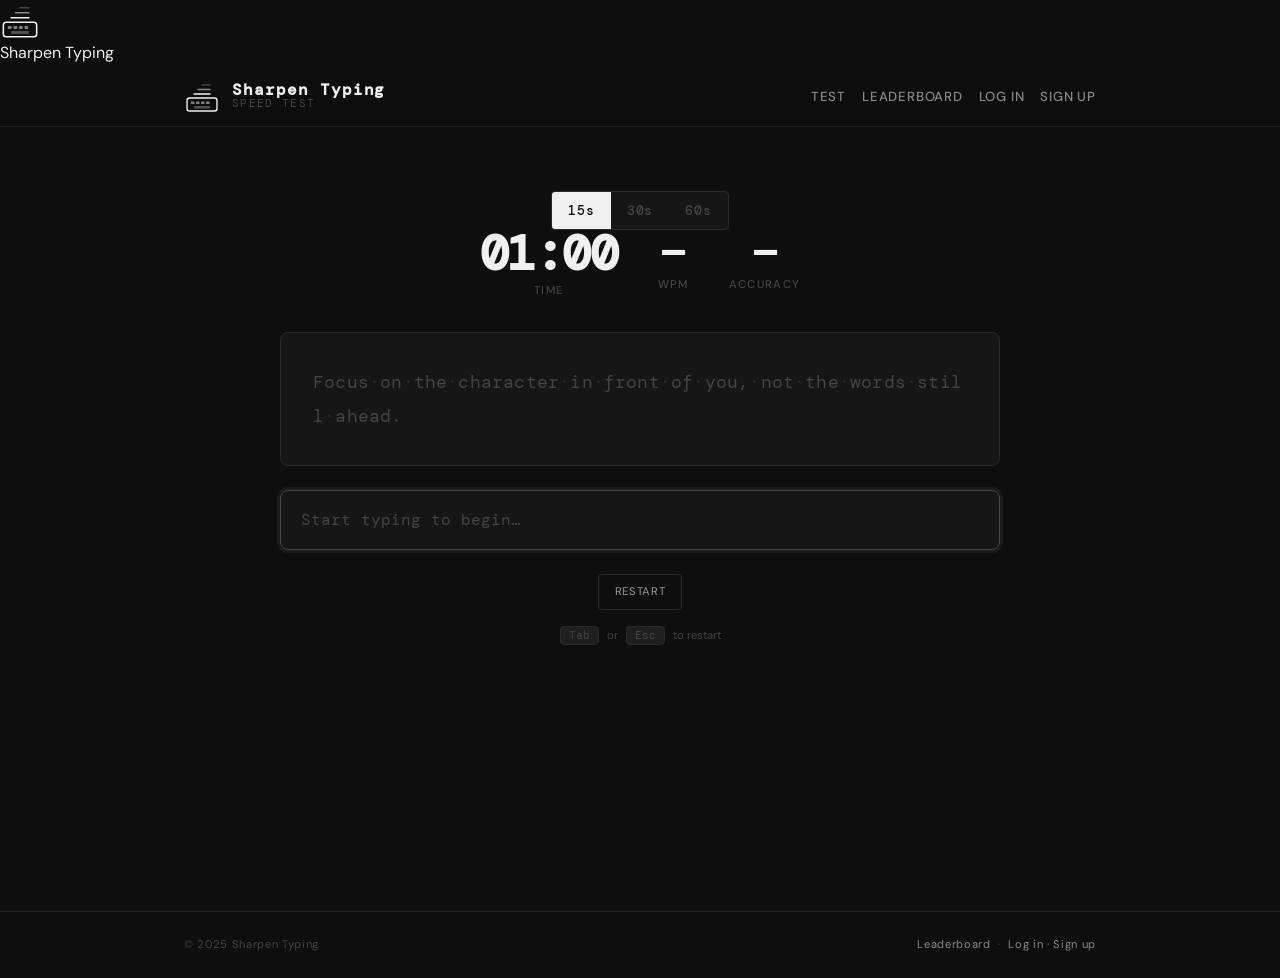
==== commit f5c5853d: "rename project" ====
--- a/index.html
+++ b/index.html
@@ -3,8 +3,8 @@
 <head>
   <meta charset="UTF-8" />
   <meta name="viewport" content="width=device-width, initial-scale=1.0" />
-  <meta name="description" content="Write Faster — Minimalist typing speed test. Measure WPM and accuracy." />
-  <title>Write Faster — Typing Speed Test</title>
+  <meta name="description" content="Sharpen Typing — Minimalist typing speed test. Measure WPM and accuracy." />
+  <title>Sharpen Typing — Typing Speed Test</title>
   <link rel="icon" href="assets/favicon.ico" sizes="any" />
   <link rel="icon" href="assets/favicon.svg" type="image/svg+xml" />
   <link rel="apple-touch-icon" href="assets/apple-touch-icon.png" />
@@ -26,18 +26,28 @@
         <rect x="22" y="23.5" width="3.5" height="2.5" rx="0.6" fill="#f0f0f0" opacity="0.5"/>
         <rect x="10" y="28" width="16" height="2.5" rx="0.6" fill="#f0f0f0" opacity="0.3"/>
       </svg>
-      <span class="loader__name">Write Faster</span>
+      <span class="loader__name">Sharpen Typing</span>
     </div>
   </div>
 
   <header class="site-header" role="banner">
     <div class="container">
-      <a href="index.html" class="logo" aria-label="Write Faster — Home">
+      <a href="index.html" class="logo" aria-label="Sharpen Typing — Home">
         <div class="logo__symbol" aria-hidden="true">
-          <img src="./assets/favicon-192.png" alt="Keyboard logo">
+          <svg width="36" height="36" viewBox="0 0 36 36" fill="none" xmlns="http://www.w3.org/2000/svg">
+            <rect x="3" y="20" width="30" height="13" rx="2.5" stroke="#f0f0f0" stroke-width="1.4" fill="none"/>
+            <line x1="10" y1="16" x2="26" y2="16" stroke="#f0f0f0" stroke-width="1.4" stroke-linecap="round"/>
+            <line x1="14" y1="11.5" x2="26" y2="11.5" stroke="#f0f0f0" stroke-width="1.4" stroke-linecap="round" opacity="0.55"/>
+            <line x1="18" y1="7" x2="26" y2="7" stroke="#f0f0f0" stroke-width="1.4" stroke-linecap="round" opacity="0.25"/>
+            <rect x="7"  y="23.5" width="3.5" height="2.5" rx="0.6" fill="#f0f0f0" opacity="0.5"/>
+            <rect x="12" y="23.5" width="3.5" height="2.5" rx="0.6" fill="#f0f0f0" opacity="0.5"/>
+            <rect x="17" y="23.5" width="3.5" height="2.5" rx="0.6" fill="#f0f0f0" opacity="0.5"/>
+            <rect x="22" y="23.5" width="3.5" height="2.5" rx="0.6" fill="#f0f0f0" opacity="0.5"/>
+            <rect x="10" y="28" width="16" height="2.5" rx="0.6" fill="#f0f0f0" opacity="0.3"/>
+          </svg>
         </div>
         <div class="logo__wordmark">
-          <span class="logo__name">Write Faster</span>
+          <span class="logo__name">Sharpen Typing</span>
           <span class="logo__tagline">Speed Test</span>
         </div>
       </a>
@@ -128,7 +138,7 @@
 
   <footer class="site-footer" role="contentinfo">
     <div class="container">
-      <p class="footer-text">© 2025 Write Faster</p>
+      <p class="footer-text">© 2025 Sharpen Typing</p>
       <p class="footer-text">
         <a href="leaderboard.html" class="footer-link">Leaderboard</a>
         &nbsp;·&nbsp;
--- a/css/styles.css
+++ b/css/styles.css
@@ -643,50 +643,4 @@
   gap: var(--space-3);
   flex-wrap: wrap;
   justify-content: center;
-}
-
-.loader {
-  position: fixed;
-  inset: 0;
-  z-index: 9999;
-  background-color: var(--color-bg);
-  display: flex;
-  align-items: center;
-  justify-content: center;
-  transition: opacity 400ms ease;
-}
-
-.loader--done {
-  opacity: 0;
-  pointer-events: none;
-}
-
-.loader__inner {
-  display: flex;
-  flex-direction: column;
-  align-items: center;
-  gap: 1.25rem;
-  animation: loader-in 500ms ease forwards;
-}
-
-.loader__icon {
-  animation: loader-spin 1s linear infinite;
-}
-
-@keyframes loader-spin {
-  from { transform: rotate(0deg); }
-  to   { transform: rotate(360deg); }
-}
-
-.loader__name {
-  font-family: var(--font-display);
-  font-size: 1rem;
-  letter-spacing: 0.12em;
-  text-transform: uppercase;
-  color: var(--color-text-muted);
-}
-
-@keyframes loader-in {
-  from { opacity: 0; transform: translateY(6px); }
-  to   { opacity: 1; transform: translateY(0); }
 }
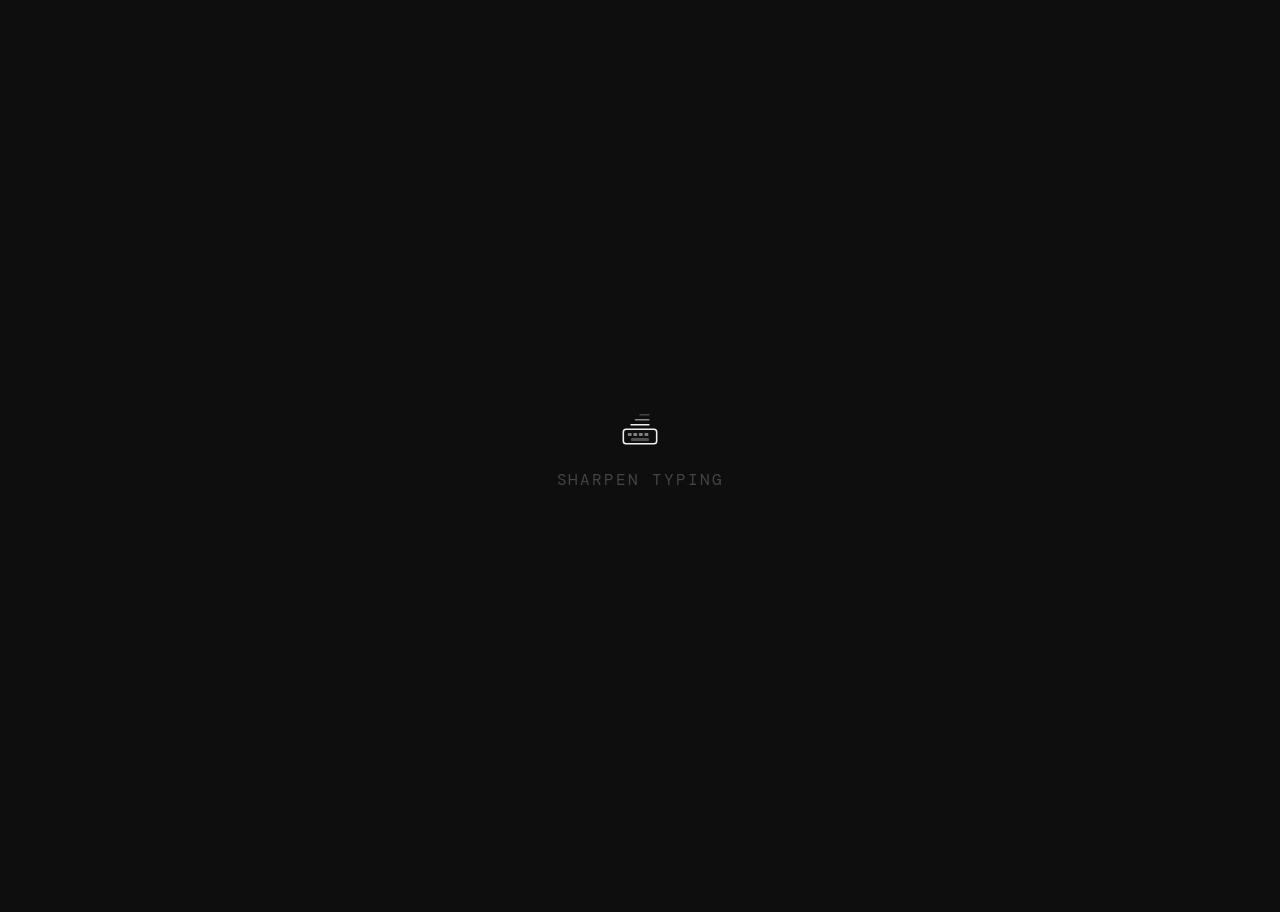
==== commit bbe73df0: "Update index.html" ====
--- a/index.html
+++ b/index.html
@@ -138,7 +138,7 @@
 
   <footer class="site-footer" role="contentinfo">
     <div class="container">
-      <p class="footer-text">© 2025 Sharpen Typing</p>
+      <p class="footer-text">© 2025 Sharpen Typing | Saba Sajaia</p>
       <p class="footer-text">
         <a href="leaderboard.html" class="footer-link">Leaderboard</a>
         &nbsp;·&nbsp;
@@ -152,4 +152,4 @@
 
   <script type="module" src="js/app.js"></script>
 </body>
-</html>+</html>
--- a/css/styles.css
+++ b/css/styles.css
@@ -643,4 +643,50 @@
   gap: var(--space-3);
   flex-wrap: wrap;
   justify-content: center;
+}
+
+.loader {
+  position: fixed;
+  inset: 0;
+  z-index: 9999;
+  background-color: var(--color-bg);
+  display: flex;
+  align-items: center;
+  justify-content: center;
+  transition: opacity 400ms ease;
+}
+
+.loader--done {
+  opacity: 0;
+  pointer-events: none;
+}
+
+.loader__inner {
+  display: flex;
+  flex-direction: column;
+  align-items: center;
+  gap: 1.25rem;
+  animation: loader-in 500ms ease forwards;
+}
+
+.loader__icon {
+  animation: loader-spin 1s linear infinite;
+}
+
+@keyframes loader-spin {
+  from { transform: rotate(0deg); }
+  to   { transform: rotate(360deg); }
+}
+
+.loader__name {
+  font-family: var(--font-display);
+  font-size: 1rem;
+  letter-spacing: 0.12em;
+  text-transform: uppercase;
+  color: var(--color-text-muted);
+}
+
+@keyframes loader-in {
+  from { opacity: 0; transform: translateY(6px); }
+  to   { opacity: 1; transform: translateY(0); }
 }
